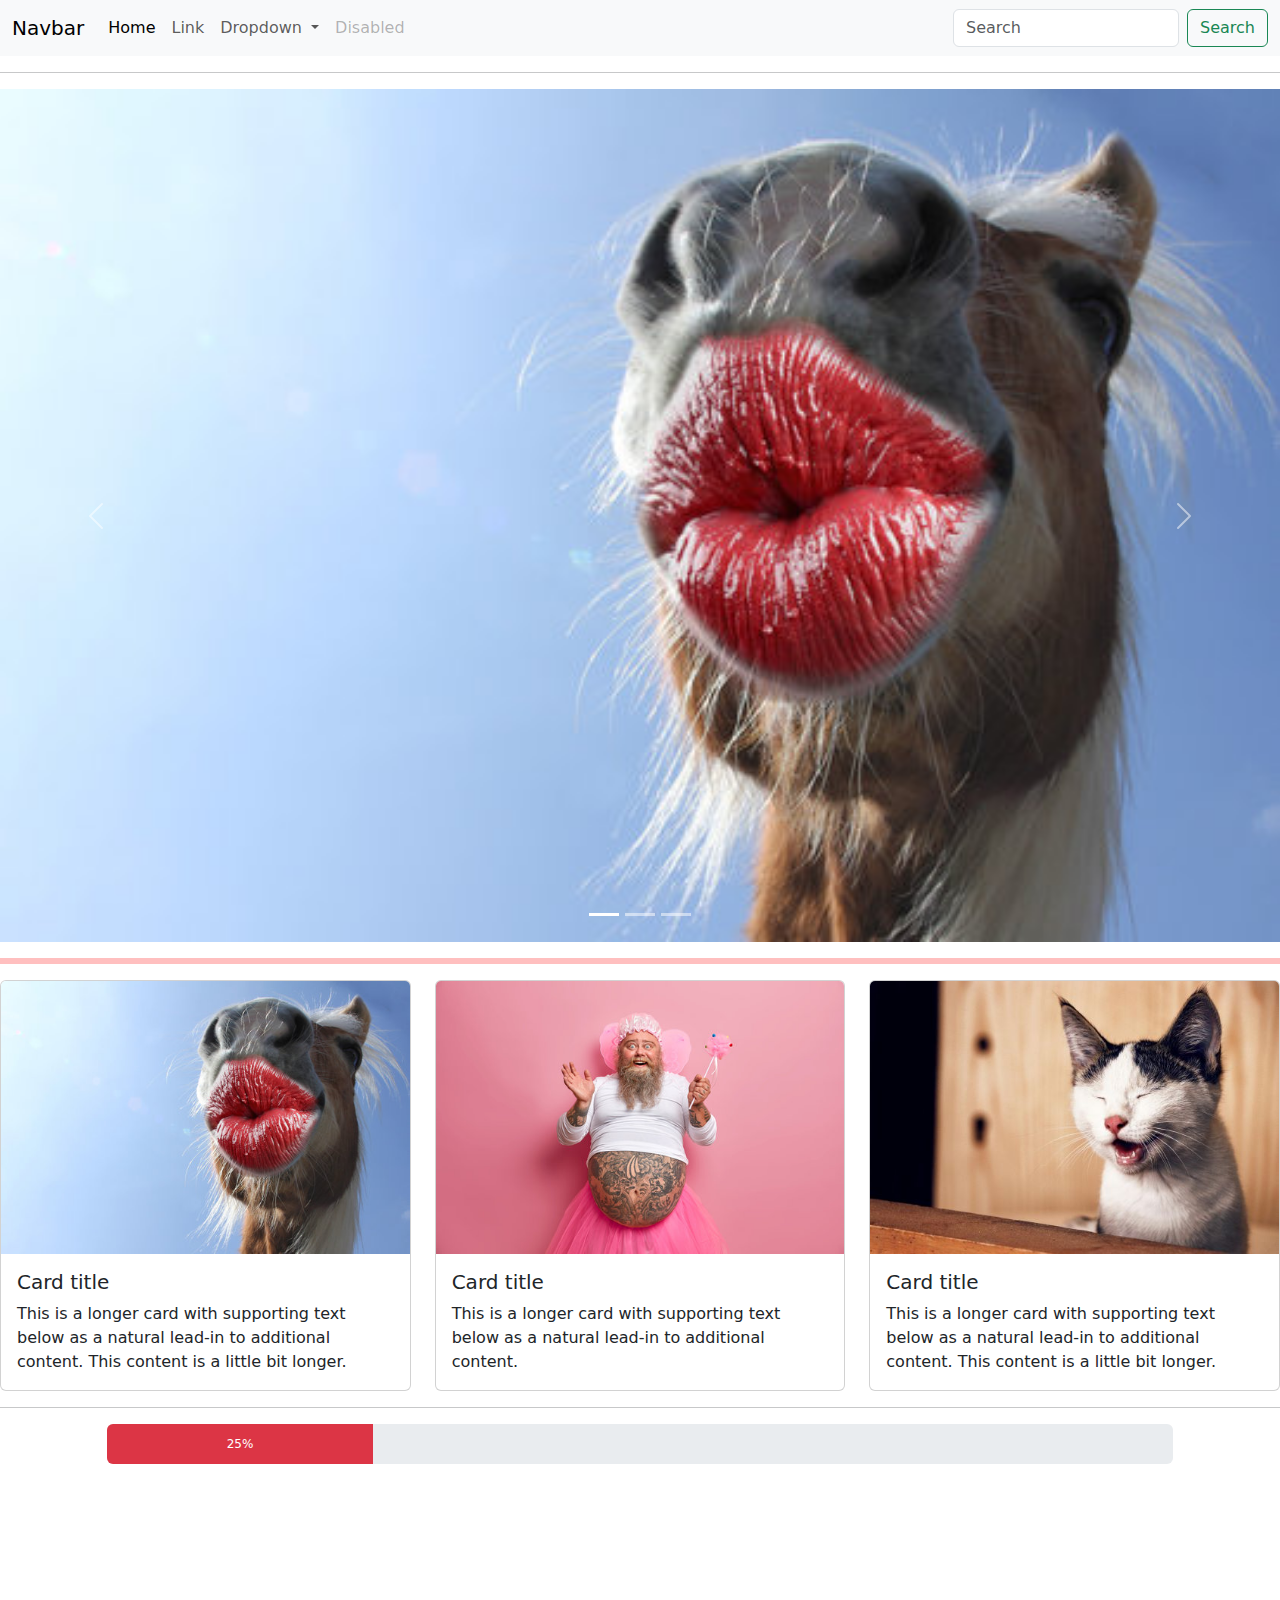
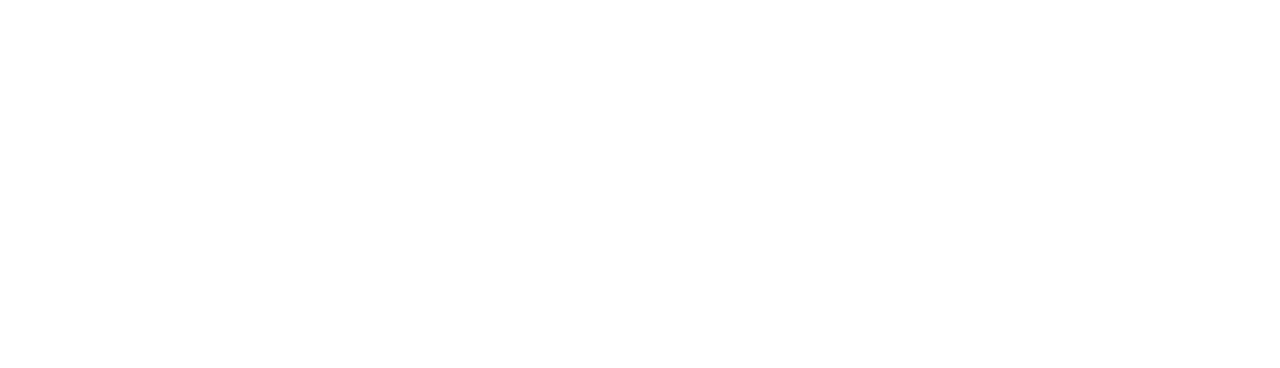
==== index.html @ d3fc6633 "MeuCurriculo_turmaA" ====
<!DOCTYPE html>
<html lang="pt-br">
<head>
    <meta charset="UTF-8">
    <meta name="viewport" content="width=device-width, initial-scale=1.0">
    <title>Meu Site com Bootstrap</title>
    <link rel="stylesheet" href="css/bootstrap.css">
</head>
<body>
  <nav class="navbar navbar-expand-lg bg-body-tertiary">
    <div class="container-fluid">
      <a class="navbar-brand" href="#">Navbar</a>
      <button class="navbar-toggler" type="button" data-bs-toggle="collapse" data-bs-target="#navbarSupportedContent" aria-controls="navbarSupportedContent" aria-expanded="false" aria-label="Toggle navigation">
        <span class="navbar-toggler-icon"></span>
      </button>
      <div class="collapse navbar-collapse" id="navbarSupportedContent">
        <ul class="navbar-nav me-auto mb-2 mb-lg-0">
          <li class="nav-item">
            <a class="nav-link active" aria-current="page" href="#">Home</a>
          </li>
          <li class="nav-item">
            <a class="nav-link" href="#">Link</a>
          </li>
          <li class="nav-item dropdown">
            <a class="nav-link dropdown-toggle" href="#" role="button" data-bs-toggle="dropdown" aria-expanded="false">
              Dropdown
            </a>
            <ul class="dropdown-menu">
              <li><a class="dropdown-item" href="#">Action</a></li>
              <li><a class="dropdown-item" href="#">Another action</a></li>
              <li><hr class="dropdown-divider"></li>
              <li><a class="dropdown-item" href="#">Something else here</a></li>
            </ul>
          </li>
          <li class="nav-item">
            <a class="nav-link disabled" aria-disabled="true">Disabled</a>
          </li>
        </ul>
        <form class="d-flex" role="search">
          <input class="form-control me-2" type="search" placeholder="Search" aria-label="Search">
          <button class="btn btn-outline-success" type="submit">Search</button>
        </form>
      </div>
    </div>
  </nav>
  
  <hr>

  <div id="carouselExampleIndicators" class="carousel slide">
    <div class="carousel-indicators">
      <button type="button" data-bs-target="#carouselExampleIndicators" data-bs-slide-to="0" class="active" aria-current="true" aria-label="Slide 1"></button>
      <button type="button" data-bs-target="#carouselExampleIndicators" data-bs-slide-to="1" aria-label="Slide 2"></button>
      <button type="button" data-bs-target="#carouselExampleIndicators" data-bs-slide-to="2" aria-label="Slide 3"></button>
    </div>
    <div class="carousel-inner">
      <div class="carousel-item active">
        <img src="img/img01.jpg" class="d-block w-100" alt="...">
      </div>
      <div class="carousel-item">
        <img src="img/img02.jpg" class="d-block w-100" alt="...">
      </div>
      <div class="carousel-item">
        <img src="img/img03.jpg" class="d-block w-100" alt="...">
      </div>
    </div>
    <button class="carousel-control-prev" type="button" data-bs-target="#carouselExampleIndicators" data-bs-slide="prev">
      <span class="carousel-control-prev-icon" aria-hidden="true"></span>
      <span class="visually-hidden">Previous</span>
    </button>
    <button class="carousel-control-next" type="button" data-bs-target="#carouselExampleIndicators" data-bs-slide="next">
      <span class="carousel-control-next-icon" aria-hidden="true"></span>
      <span class="visually-hidden">Next</span>
    </button>
  </div>

  <hr style="color: red; border: 3px solid;">

  <div class="row row-cols-1 row-cols-md-3 g-4">
    
    <div class="col">
      <div class="card">
        <img src="img/img01.jpg" class="card-img-top" alt="...">
        <div class="card-body">
          <h5 class="card-title">Card title</h5>
          <p class="card-text">This is a longer card with supporting text below as a natural lead-in to additional content. This content is a little bit longer.</p>
        </div>
      </div>
    </div>
    <div class="col">
      <div class="card">
        <img src="img/img02.jpg" class="card-img-top" alt="...">
        <div class="card-body">
          <h5 class="card-title">Card title</h5>
          <p class="card-text">This is a longer card with supporting text below as a natural lead-in to additional content.</p>
        </div>
      </div>
    </div>
    <div class="col">
      <div class="card">
        <img src="img/img03.jpg" class="card-img-top" alt="...">
        <div class="card-body">
          <h5 class="card-title">Card title</h5>
          <p class="card-text">This is a longer card with supporting text below as a natural lead-in to additional content. This content is a little bit longer.</p>
        </div>
      </div>
    </div>
  </div>

  <hr>

  <div class="progress col-10 m-auto" role="progressbar" aria-label="Example with label" aria-valuenow="25" aria-valuemin="0" aria-valuemax="100" style="height: 40px">
    <div class="progress-bar bg-danger" style="width: 25%">25%</div>
  </div>

  <br>
  <br>
  <br><br>
  <br>
  <br>
  <br>
  <br>
  <br>
  <br>
  <br>
  <br>
  <br><br><br><br><br><br><br><br><br>

  <script src="js/bootstrap.js"></script>      
</body>
</html>
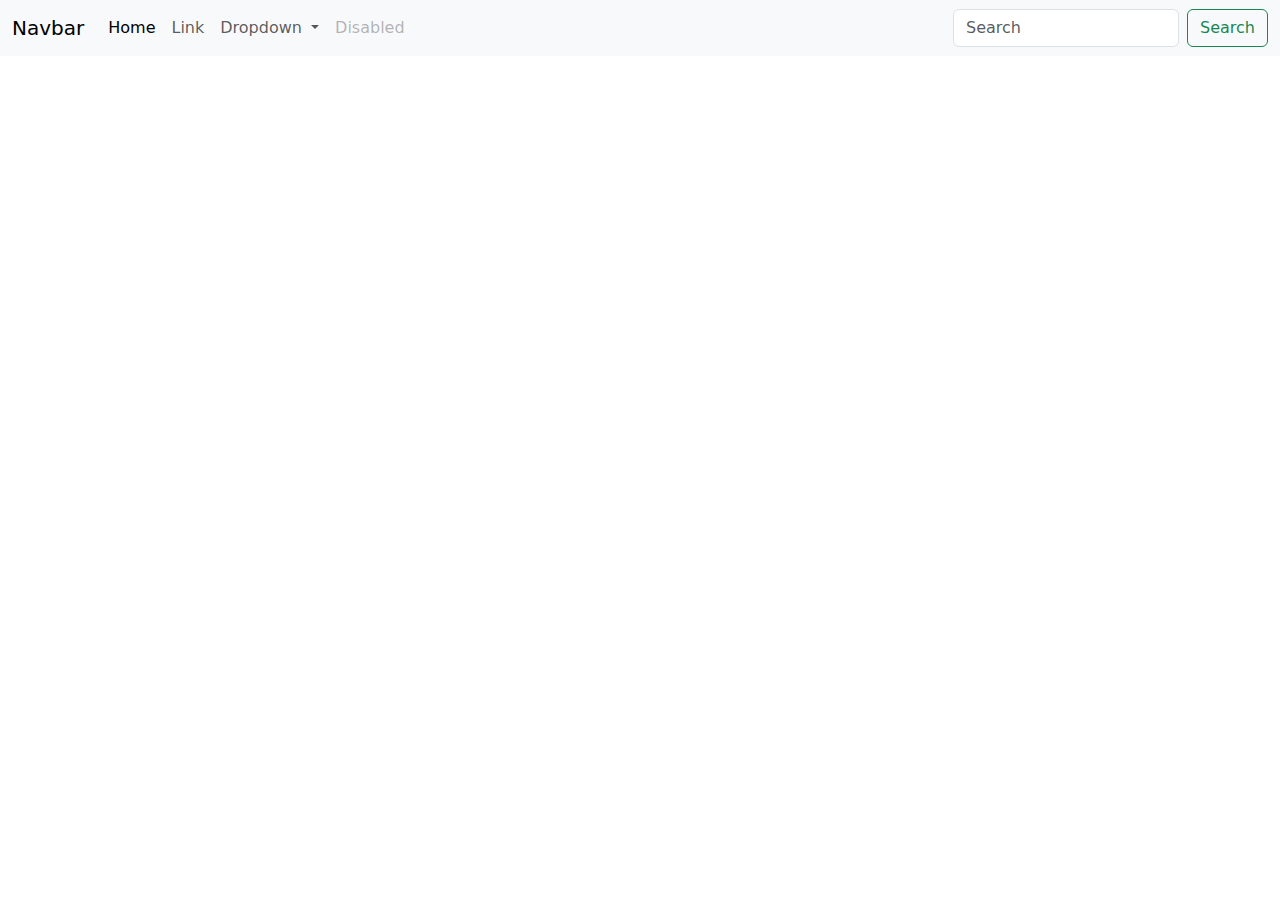
==== commit 82529852: "Inicio do Curriculo" ====
--- a/index.html
+++ b/index.html
@@ -7,123 +7,68 @@
     <link rel="stylesheet" href="css/bootstrap.css">
 </head>
 <body>
-  <nav class="navbar navbar-expand-lg bg-body-tertiary">
-    <div class="container-fluid">
-      <a class="navbar-brand" href="#">Navbar</a>
-      <button class="navbar-toggler" type="button" data-bs-toggle="collapse" data-bs-target="#navbarSupportedContent" aria-controls="navbarSupportedContent" aria-expanded="false" aria-label="Toggle navigation">
-        <span class="navbar-toggler-icon"></span>
-      </button>
-      <div class="collapse navbar-collapse" id="navbarSupportedContent">
-        <ul class="navbar-nav me-auto mb-2 mb-lg-0">
-          <li class="nav-item">
-            <a class="nav-link active" aria-current="page" href="#">Home</a>
-          </li>
-          <li class="nav-item">
-            <a class="nav-link" href="#">Link</a>
-          </li>
-          <li class="nav-item dropdown">
-            <a class="nav-link dropdown-toggle" href="#" role="button" data-bs-toggle="dropdown" aria-expanded="false">
-              Dropdown
-            </a>
-            <ul class="dropdown-menu">
-              <li><a class="dropdown-item" href="#">Action</a></li>
-              <li><a class="dropdown-item" href="#">Another action</a></li>
-              <li><hr class="dropdown-divider"></li>
-              <li><a class="dropdown-item" href="#">Something else here</a></li>
-            </ul>
-          </li>
-          <li class="nav-item">
-            <a class="nav-link disabled" aria-disabled="true">Disabled</a>
-          </li>
-        </ul>
-        <form class="d-flex" role="search">
-          <input class="form-control me-2" type="search" placeholder="Search" aria-label="Search">
-          <button class="btn btn-outline-success" type="submit">Search</button>
-        </form>
-      </div>
-    </div>
-  </nav>
-  
-  <hr>
-
-  <div id="carouselExampleIndicators" class="carousel slide">
-    <div class="carousel-indicators">
-      <button type="button" data-bs-target="#carouselExampleIndicators" data-bs-slide-to="0" class="active" aria-current="true" aria-label="Slide 1"></button>
-      <button type="button" data-bs-target="#carouselExampleIndicators" data-bs-slide-to="1" aria-label="Slide 2"></button>
-      <button type="button" data-bs-target="#carouselExampleIndicators" data-bs-slide-to="2" aria-label="Slide 3"></button>
-    </div>
-    <div class="carousel-inner">
-      <div class="carousel-item active">
-        <img src="img/img01.jpg" class="d-block w-100" alt="...">
-      </div>
-      <div class="carousel-item">
-        <img src="img/img02.jpg" class="d-block w-100" alt="...">
-      </div>
-      <div class="carousel-item">
-        <img src="img/img03.jpg" class="d-block w-100" alt="...">
-      </div>
-    </div>
-    <button class="carousel-control-prev" type="button" data-bs-target="#carouselExampleIndicators" data-bs-slide="prev">
-      <span class="carousel-control-prev-icon" aria-hidden="true"></span>
-      <span class="visually-hidden">Previous</span>
-    </button>
-    <button class="carousel-control-next" type="button" data-bs-target="#carouselExampleIndicators" data-bs-slide="next">
-      <span class="carousel-control-next-icon" aria-hidden="true"></span>
-      <span class="visually-hidden">Next</span>
-    </button>
-  </div>
-
-  <hr style="color: red; border: 3px solid;">
-
-  <div class="row row-cols-1 row-cols-md-3 g-4">
-    
-    <div class="col">
-      <div class="card">
-        <img src="img/img01.jpg" class="card-img-top" alt="...">
-        <div class="card-body">
-          <h5 class="card-title">Card title</h5>
-          <p class="card-text">This is a longer card with supporting text below as a natural lead-in to additional content. This content is a little bit longer.</p>
+  <header>
+    <!-- Aqui vai o menu de navegação -->
+    <nav class="navbar navbar-expand-lg bg-body-tertiary">
+      <div class="container-fluid">
+        <a class="navbar-brand" href="#">Navbar</a>
+        <button class="navbar-toggler" type="button" data-bs-toggle="collapse" data-bs-target="#navbarSupportedContent" aria-controls="navbarSupportedContent" aria-expanded="false" aria-label="Toggle navigation">
+          <span class="navbar-toggler-icon"></span>
+        </button>
+        <div class="collapse navbar-collapse" id="navbarSupportedContent">
+          <ul class="navbar-nav me-auto mb-2 mb-lg-0">
+            <li class="nav-item">
+              <a class="nav-link active" aria-current="page" href="#">Home</a>
+            </li>
+            <li class="nav-item">
+              <a class="nav-link" href="#">Link</a>
+            </li>
+            <li class="nav-item dropdown">
+              <a class="nav-link dropdown-toggle" href="#" role="button" data-bs-toggle="dropdown" aria-expanded="false">
+                Dropdown
+              </a>
+              <ul class="dropdown-menu">
+                <li><a class="dropdown-item" href="#">Action</a></li>
+                <li><a class="dropdown-item" href="#">Another action</a></li>
+                <li><hr class="dropdown-divider"></li>
+                <li><a class="dropdown-item" href="#">Something else here</a></li>
+              </ul>
+            </li>
+            <li class="nav-item">
+              <a class="nav-link disabled" aria-disabled="true">Disabled</a>
+            </li>
+          </ul>
+          <form class="d-flex" role="search">
+            <input class="form-control me-2" type="search" placeholder="Search" aria-label="Search">
+            <button class="btn btn-outline-success" type="submit">Search</button>
+          </form>
         </div>
       </div>
-    </div>
-    <div class="col">
-      <div class="card">
-        <img src="img/img02.jpg" class="card-img-top" alt="...">
-        <div class="card-body">
-          <h5 class="card-title">Card title</h5>
-          <p class="card-text">This is a longer card with supporting text below as a natural lead-in to additional content.</p>
-        </div>
-      </div>
-    </div>
-    <div class="col">
-      <div class="card">
-        <img src="img/img03.jpg" class="card-img-top" alt="...">
-        <div class="card-body">
-          <h5 class="card-title">Card title</h5>
-          <p class="card-text">This is a longer card with supporting text below as a natural lead-in to additional content. This content is a little bit longer.</p>
-        </div>
-      </div>
-    </div>
+    </nav>
+  </header>
+  <div class="container">    
+    <main>
+      <section>
+        <!-- Aqui vai um breve comentário sobre mim -->
+        
+      </section>
+      <section>
+        <!-- Aqui vão aparecer 4 cards mostrando os cursos -->
+      </section>
+      <section>
+        <!-- Aqui vou listar as minhas principais competências socio-emocionais -->
+        <!-- vou usar um componente chamado Accordion do bootstrap -->
+      </section>
+      <section>
+        <!-- Aqui vai um formulario de contato -->
+      </section>
+    </main>
+    
   </div>
-
-  <hr>
-
-  <div class="progress col-10 m-auto" role="progressbar" aria-label="Example with label" aria-valuenow="25" aria-valuemin="0" aria-valuemax="100" style="height: 40px">
-    <div class="progress-bar bg-danger" style="width: 25%">25%</div>
-  </div>
-
-  <br>
-  <br>
-  <br><br>
-  <br>
-  <br>
-  <br>
-  <br>
-  <br>
-  <br>
-  <br>
-  <br>
-  <br><br><br><br><br><br><br><br><br>
+  <footer>
+    <!-- informações gerais sobre o desenvolvimento deste site -->   
+       
+  </footer>
 
   <script src="js/bootstrap.js"></script>      
 </body>
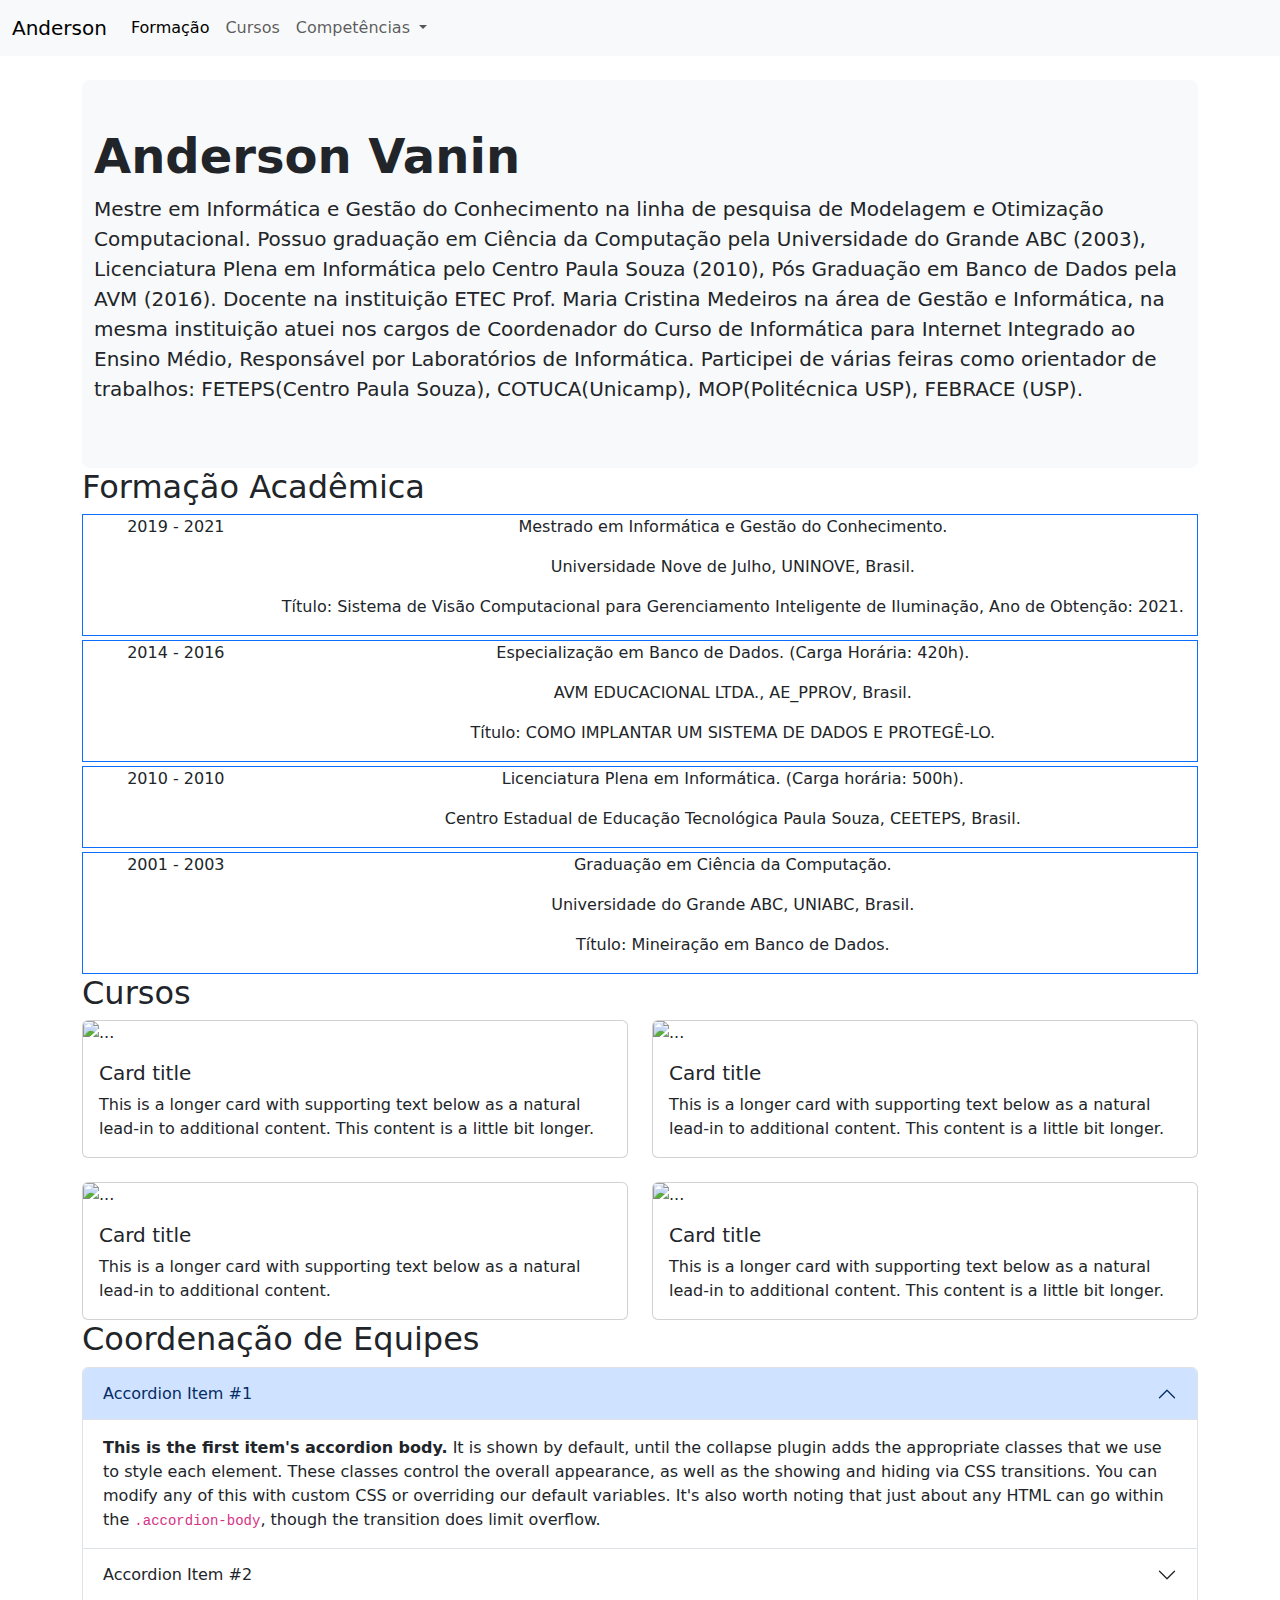
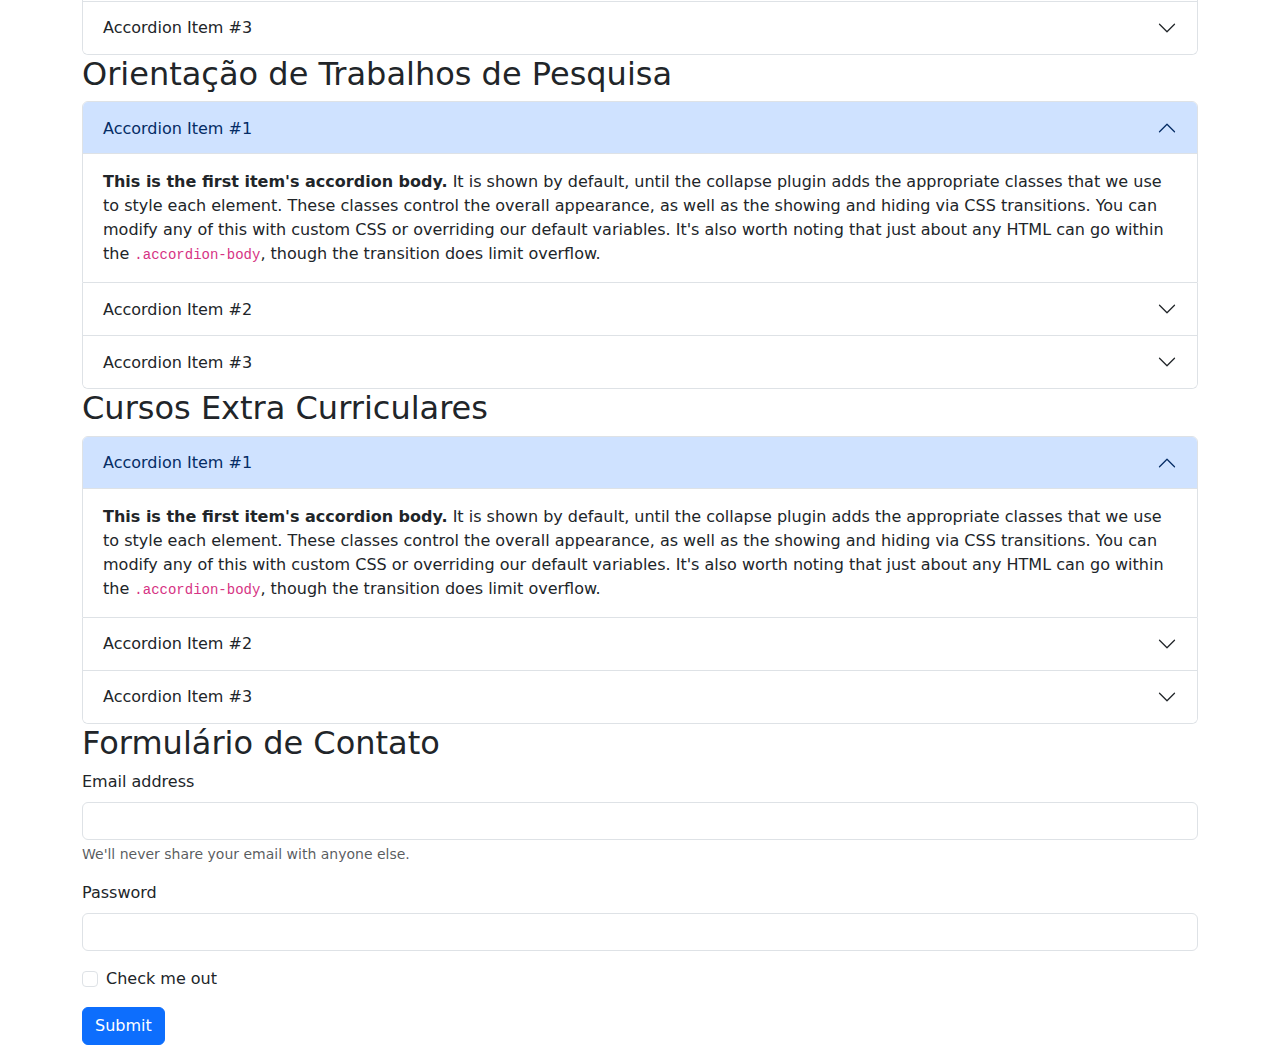
==== commit 163c4740: "Alterações 17-09-24" ====
--- a/index.html
+++ b/index.html
@@ -5,62 +5,276 @@
     <meta name="viewport" content="width=device-width, initial-scale=1.0">
     <title>Meu Site com Bootstrap</title>
     <link rel="stylesheet" href="css/bootstrap.css">
+    <link rel="stylesheet" href="css/estilo.css">
 </head>
 <body>
   <header>
     <!-- Aqui vai o menu de navegação -->
     <nav class="navbar navbar-expand-lg bg-body-tertiary">
       <div class="container-fluid">
-        <a class="navbar-brand" href="#">Navbar</a>
+        <a class="navbar-brand" href="#">Anderson</a>
         <button class="navbar-toggler" type="button" data-bs-toggle="collapse" data-bs-target="#navbarSupportedContent" aria-controls="navbarSupportedContent" aria-expanded="false" aria-label="Toggle navigation">
           <span class="navbar-toggler-icon"></span>
         </button>
         <div class="collapse navbar-collapse" id="navbarSupportedContent">
           <ul class="navbar-nav me-auto mb-2 mb-lg-0">
             <li class="nav-item">
-              <a class="nav-link active" aria-current="page" href="#">Home</a>
+              <a class="nav-link active" aria-current="page" href="#formacao">Formação</a>
             </li>
             <li class="nav-item">
-              <a class="nav-link" href="#">Link</a>
+              <a class="nav-link" href="#cursos">Cursos</a>
             </li>
             <li class="nav-item dropdown">
               <a class="nav-link dropdown-toggle" href="#" role="button" data-bs-toggle="dropdown" aria-expanded="false">
-                Dropdown
+                Competências
               </a>
               <ul class="dropdown-menu">
-                <li><a class="dropdown-item" href="#">Action</a></li>
-                <li><a class="dropdown-item" href="#">Another action</a></li>
-                <li><hr class="dropdown-divider"></li>
-                <li><a class="dropdown-item" href="#">Something else here</a></li>
+                <li><a class="dropdown-item" href="#coordenacao">Coordenação de Equipes</a></li>
+                <li><a class="dropdown-item" href="#orientacao">Orientação de Projetos</a></li>                
+                <li><a class="dropdown-item" href="#extra">Cursos Extracurriculares</a></li>
               </ul>
-            </li>
-            <li class="nav-item">
-              <a class="nav-link disabled" aria-disabled="true">Disabled</a>
-            </li>
-          </ul>
-          <form class="d-flex" role="search">
-            <input class="form-control me-2" type="search" placeholder="Search" aria-label="Search">
-            <button class="btn btn-outline-success" type="submit">Search</button>
-          </form>
+            </li>            
+          </ul>          
         </div>
       </div>
     </nav>
   </header>
   <div class="container">    
-    <main>
-      <section>
-        <!-- Aqui vai um breve comentário sobre mim -->
+    <main class="principal">
+      <div class="p-10 mb-8 bg-body-tertiary rounded-3">
+        <div class="text-justify container py-5">
+          <h1 class="display-5 fw-bold">Anderson Vanin</h1>
+          <p class="col-md-12 fs-5">Mestre em Informática e Gestão do Conhecimento na linha de pesquisa de Modelagem e Otimização Computacional. Possuo graduação em Ciência da Computação pela Universidade do Grande ABC (2003), Licenciatura Plena em Informática pelo Centro Paula Souza (2010), Pós Graduação em Banco de Dados pela AVM (2016). Docente na instituição ETEC Prof. Maria Cristina Medeiros na área de Gestão e Informática, na mesma instituição atuei nos cargos de Coordenador do Curso de Informática para Internet Integrado ao Ensino Médio, Responsável por Laboratórios de Informática. Participei de várias feiras como orientador de trabalhos: FETEPS(Centro Paula Souza), COTUCA(Unicamp), MOP(Politécnica USP), FEBRACE (USP).</p>          
+        </div>
+      </div>
+      <section id="formacao">
+        <!-- Aqui vai um breve historico sobre minha formação -->
+        <h2>Formação Acadêmica</h2>
+        <div class="container text-center">
+            <div class="row border border-primary mt-1">
+              <div class="col-md-2">2019 - 2021</div>
+              <div class="col-md-10">
+                <p>Mestrado em Informática e Gestão do Conhecimento.</p>
+                <p>Universidade Nove de Julho, UNINOVE, Brasil.</p>
+                <p>Título: Sistema de Visão Computacional para Gerenciamento Inteligente de Iluminação, Ano de Obtenção: 2021.</p>
+              </div>
+            </div>
+            <div class="row border border-primary mt-1">
+              <div class="col-md-2">2014 - 2016</div>
+              <div class="col-md-10">
+                <p>Especialização em Banco de Dados. (Carga Horária: 420h).</p>
+                <p>AVM EDUCACIONAL LTDA., AE_PPROV, Brasil.</p>
+                <p>Título: COMO IMPLANTAR UM SISTEMA DE DADOS E PROTEGÊ-LO.</p>
+              </div>
+            </div>
+            <div class="row border border-primary mt-1">
+              <div class="col-md-2">2010 - 2010</div>
+              <div class="col-md-10">
+                <p>Licenciatura Plena em Informática. (Carga horária: 500h).</p>
+                <p>Centro Estadual de Educação Tecnológica Paula Souza, CEETEPS, Brasil.</p>                
+              </div>
+            </div>
+            <div class="row border border-primary mt-1">
+              <div class="col-md-2">2001 - 2003</div>
+              <div class="col-md-10">
+                <p>Graduação em Ciência da Computação.</p>
+                <p>Universidade do Grande ABC, UNIABC, Brasil.</p>
+                <p>Título: Mineiração em Banco de Dados.</p>
+              </div>
+            </div>
+        </div>
         
       </section>
-      <section>
+      <section id="cursos">
         <!-- Aqui vão aparecer 4 cards mostrando os cursos -->
-      </section>
-      <section>
+        <h2>Cursos</h2>
+        <div class="row row-cols-1 row-cols-md-2 g-4">
+          <div class="col">
+            <div class="card">
+              <img src="..." class="card-img-top" alt="...">
+              <div class="card-body">
+                <h5 class="card-title">Card title</h5>
+                <p class="card-text">This is a longer card with supporting text below as a natural lead-in to additional content. This content is a little bit longer.</p>
+              </div>
+            </div>
+          </div>
+          <div class="col">
+            <div class="card">
+              <img src="..." class="card-img-top" alt="...">
+              <div class="card-body">
+                <h5 class="card-title">Card title</h5>
+                <p class="card-text">This is a longer card with supporting text below as a natural lead-in to additional content. This content is a little bit longer.</p>
+              </div>
+            </div>
+          </div>
+          <div class="col">
+            <div class="card">
+              <img src="..." class="card-img-top" alt="...">
+              <div class="card-body">
+                <h5 class="card-title">Card title</h5>
+                <p class="card-text">This is a longer card with supporting text below as a natural lead-in to additional content.</p>
+              </div>
+            </div>
+          </div>
+          <div class="col">
+            <div class="card">
+              <img src="..." class="card-img-top" alt="...">
+              <div class="card-body">
+                <h5 class="card-title">Card title</h5>
+                <p class="card-text">This is a longer card with supporting text below as a natural lead-in to additional content. This content is a little bit longer.</p>
+              </div>
+            </div>
+          </div>
+        </div>
+      </section>
+      <section id="coordenacao">
         <!-- Aqui vou listar as minhas principais competências socio-emocionais -->
         <!-- vou usar um componente chamado Accordion do bootstrap -->
+        <h2>Coordenação de Equipes</h2>
+        <div class="accordion" id="accordionExample">
+          <div class="accordion-item">
+            <h2 class="accordion-header">
+              <button class="accordion-button" type="button" data-bs-toggle="collapse" data-bs-target="#collapseOne" aria-expanded="true" aria-controls="collapseOne">
+                Accordion Item #1
+              </button>
+            </h2>
+            <div id="collapseOne" class="accordion-collapse collapse show" data-bs-parent="#accordionExample">
+              <div class="accordion-body">
+                <strong>This is the first item's accordion body.</strong> It is shown by default, until the collapse plugin adds the appropriate classes that we use to style each element. These classes control the overall appearance, as well as the showing and hiding via CSS transitions. You can modify any of this with custom CSS or overriding our default variables. It's also worth noting that just about any HTML can go within the <code>.accordion-body</code>, though the transition does limit overflow.
+              </div>
+            </div>
+          </div>
+          <div class="accordion-item">
+            <h2 class="accordion-header">
+              <button class="accordion-button collapsed" type="button" data-bs-toggle="collapse" data-bs-target="#collapseTwo" aria-expanded="false" aria-controls="collapseTwo">
+                Accordion Item #2
+              </button>
+            </h2>
+            <div id="collapseTwo" class="accordion-collapse collapse" data-bs-parent="#accordionExample">
+              <div class="accordion-body">
+                <strong>This is the second item's accordion body.</strong> It is hidden by default, until the collapse plugin adds the appropriate classes that we use to style each element. These classes control the overall appearance, as well as the showing and hiding via CSS transitions. You can modify any of this with custom CSS or overriding our default variables. It's also worth noting that just about any HTML can go within the <code>.accordion-body</code>, though the transition does limit overflow.
+              </div>
+            </div>
+          </div>
+          <div class="accordion-item">
+            <h2 class="accordion-header">
+              <button class="accordion-button collapsed" type="button" data-bs-toggle="collapse" data-bs-target="#collapseThree" aria-expanded="false" aria-controls="collapseThree">
+                Accordion Item #3
+              </button>
+            </h2>
+            <div id="collapseThree" class="accordion-collapse collapse" data-bs-parent="#accordionExample">
+              <div class="accordion-body">
+                <strong>This is the third item's accordion body.</strong> It is hidden by default, until the collapse plugin adds the appropriate classes that we use to style each element. These classes control the overall appearance, as well as the showing and hiding via CSS transitions. You can modify any of this with custom CSS or overriding our default variables. It's also worth noting that just about any HTML can go within the <code>.accordion-body</code>, though the transition does limit overflow.
+              </div>
+            </div>
+          </div>
+        </div>
+      </section>
+      <section id="orientacao">
+        <!-- Aqui vou listar as minhas principais competências socio-emocionais -->
+        <!-- vou usar um componente chamado Accordion do bootstrap -->        
+        <h2>Orientação de Trabalhos de Pesquisa</h2>
+        <div class="accordion" id="accordionExample">
+          <div class="accordion-item">
+            <h2 class="accordion-header">
+              <button class="accordion-button" type="button" data-bs-toggle="collapse" data-bs-target="#collapseOne" aria-expanded="true" aria-controls="collapseOne">
+                Accordion Item #1
+              </button>
+            </h2>
+            <div id="collapseOne" class="accordion-collapse collapse show" data-bs-parent="#accordionExample">
+              <div class="accordion-body">
+                <strong>This is the first item's accordion body.</strong> It is shown by default, until the collapse plugin adds the appropriate classes that we use to style each element. These classes control the overall appearance, as well as the showing and hiding via CSS transitions. You can modify any of this with custom CSS or overriding our default variables. It's also worth noting that just about any HTML can go within the <code>.accordion-body</code>, though the transition does limit overflow.
+              </div>
+            </div>
+          </div>
+          <div class="accordion-item">
+            <h2 class="accordion-header">
+              <button class="accordion-button collapsed" type="button" data-bs-toggle="collapse" data-bs-target="#collapseTwo" aria-expanded="false" aria-controls="collapseTwo">
+                Accordion Item #2
+              </button>
+            </h2>
+            <div id="collapseTwo" class="accordion-collapse collapse" data-bs-parent="#accordionExample">
+              <div class="accordion-body">
+                <strong>This is the second item's accordion body.</strong> It is hidden by default, until the collapse plugin adds the appropriate classes that we use to style each element. These classes control the overall appearance, as well as the showing and hiding via CSS transitions. You can modify any of this with custom CSS or overriding our default variables. It's also worth noting that just about any HTML can go within the <code>.accordion-body</code>, though the transition does limit overflow.
+              </div>
+            </div>
+          </div>
+          <div class="accordion-item">
+            <h2 class="accordion-header">
+              <button class="accordion-button collapsed" type="button" data-bs-toggle="collapse" data-bs-target="#collapseThree" aria-expanded="false" aria-controls="collapseThree">
+                Accordion Item #3
+              </button>
+            </h2>
+            <div id="collapseThree" class="accordion-collapse collapse" data-bs-parent="#accordionExample">
+              <div class="accordion-body">
+                <strong>This is the third item's accordion body.</strong> It is hidden by default, until the collapse plugin adds the appropriate classes that we use to style each element. These classes control the overall appearance, as well as the showing and hiding via CSS transitions. You can modify any of this with custom CSS or overriding our default variables. It's also worth noting that just about any HTML can go within the <code>.accordion-body</code>, though the transition does limit overflow.
+              </div>
+            </div>
+          </div>
+        </div>
+      </section>
+      <section id="extra">
+        <!-- Aqui vou listar as minhas principais competências socio-emocionais -->
+        <!-- vou usar um componente chamado Accordion do bootstrap -->
+        <h2>Cursos Extra Curriculares</h2>
+        <div class="accordion" id="accordionExample">
+          <div class="accordion-item">
+            <h2 class="accordion-header">
+              <button class="accordion-button" type="button" data-bs-toggle="collapse" data-bs-target="#collapseOne" aria-expanded="true" aria-controls="collapseOne">
+                Accordion Item #1
+              </button>
+            </h2>
+            <div id="collapseOne" class="accordion-collapse collapse show" data-bs-parent="#accordionExample">
+              <div class="accordion-body">
+                <strong>This is the first item's accordion body.</strong> It is shown by default, until the collapse plugin adds the appropriate classes that we use to style each element. These classes control the overall appearance, as well as the showing and hiding via CSS transitions. You can modify any of this with custom CSS or overriding our default variables. It's also worth noting that just about any HTML can go within the <code>.accordion-body</code>, though the transition does limit overflow.
+              </div>
+            </div>
+          </div>
+          <div class="accordion-item">
+            <h2 class="accordion-header">
+              <button class="accordion-button collapsed" type="button" data-bs-toggle="collapse" data-bs-target="#collapseTwo" aria-expanded="false" aria-controls="collapseTwo">
+                Accordion Item #2
+              </button>
+            </h2>
+            <div id="collapseTwo" class="accordion-collapse collapse" data-bs-parent="#accordionExample">
+              <div class="accordion-body">
+                <strong>This is the second item's accordion body.</strong> It is hidden by default, until the collapse plugin adds the appropriate classes that we use to style each element. These classes control the overall appearance, as well as the showing and hiding via CSS transitions. You can modify any of this with custom CSS or overriding our default variables. It's also worth noting that just about any HTML can go within the <code>.accordion-body</code>, though the transition does limit overflow.
+              </div>
+            </div>
+          </div>
+          <div class="accordion-item">
+            <h2 class="accordion-header">
+              <button class="accordion-button collapsed" type="button" data-bs-toggle="collapse" data-bs-target="#collapseThree" aria-expanded="false" aria-controls="collapseThree">
+                Accordion Item #3
+              </button>
+            </h2>
+            <div id="collapseThree" class="accordion-collapse collapse" data-bs-parent="#accordionExample">
+              <div class="accordion-body">
+                <strong>This is the third item's accordion body.</strong> It is hidden by default, until the collapse plugin adds the appropriate classes that we use to style each element. These classes control the overall appearance, as well as the showing and hiding via CSS transitions. You can modify any of this with custom CSS or overriding our default variables. It's also worth noting that just about any HTML can go within the <code>.accordion-body</code>, though the transition does limit overflow.
+              </div>
+            </div>
+          </div>
+        </div>
       </section>
       <section>
         <!-- Aqui vai um formulario de contato -->
+        <h2>Formulário de Contato</h2>
+        <form>
+          <div class="mb-3">
+            <label for="exampleInputEmail1" class="form-label">Email address</label>
+            <input type="email" class="form-control" id="exampleInputEmail1" aria-describedby="emailHelp">
+            <div id="emailHelp" class="form-text">We'll never share your email with anyone else.</div>
+          </div>
+          <div class="mb-3">
+            <label for="exampleInputPassword1" class="form-label">Password</label>
+            <input type="password" class="form-control" id="exampleInputPassword1">
+          </div>
+          <div class="mb-3 form-check">
+            <input type="checkbox" class="form-check-input" id="exampleCheck1">
+            <label class="form-check-label" for="exampleCheck1">Check me out</label>
+          </div>
+          <button type="submit" class="btn btn-primary">Submit</button>
+        </form>
       </section>
     </main>
     
@@ -69,7 +283,7 @@
     <!-- informações gerais sobre o desenvolvimento deste site -->   
        
   </footer>
-
-  <script src="js/bootstrap.js"></script>      
+  <script src="https://cdn.jsdelivr.net/npm/bootstrap@5.3.3/dist/js/bootstrap.bundle.min.js" integrity="sha384-YvpcrYf0tY3lHB60NNkmXc5s9fDVZLESaAA55NDzOxhy9GkcIdslK1eN7N6jIeHz" crossorigin="anonymous"></script>
+  
 </body>
 </html>--- a/css/estilo.css
+++ b/css/estilo.css
@@ -0,0 +1,3 @@
+.principal{
+    margin-top: 1.5rem;
+}